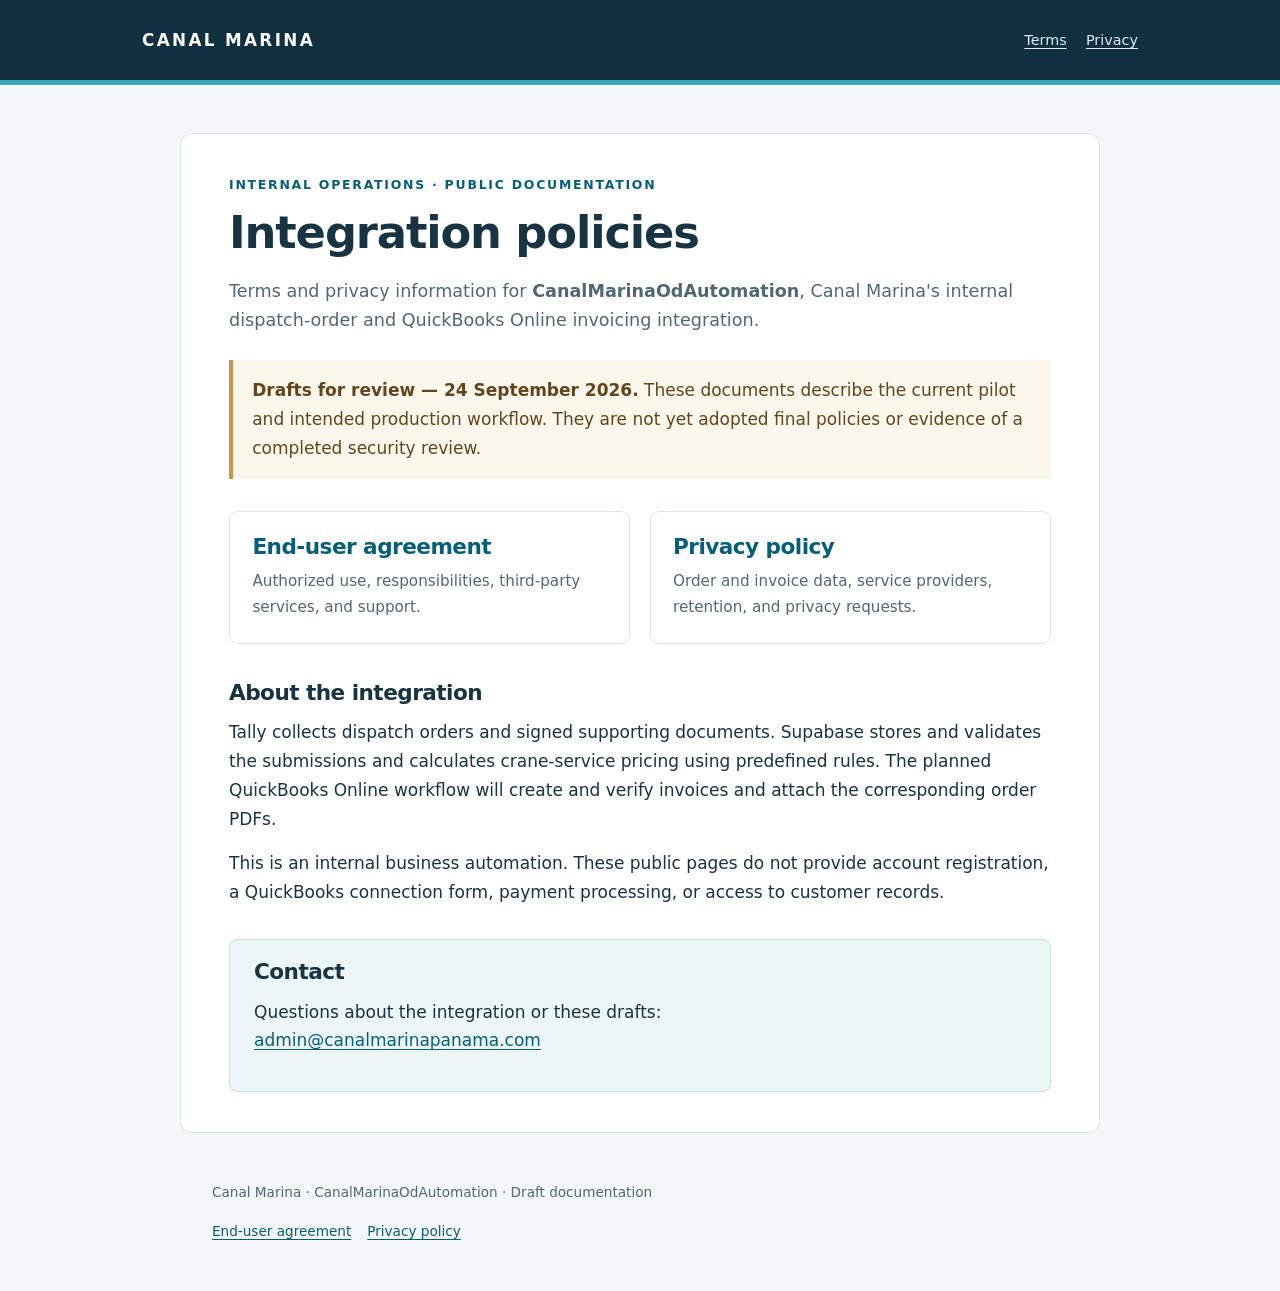
==== index.html @ 8e960077 "Add draft integration terms and privacy policy" ====
<!doctype html>
<html lang="en">
<head>
  <meta charset="utf-8">
  <meta name="viewport" content="width=device-width, initial-scale=1">
  <meta name="description" content="Review drafts of the terms and privacy policy for Canal Marina's internal dispatch-order and invoicing integration.">
  <meta name="referrer" content="no-referrer">
  <title>Integration policies | Canal Marina</title>
  <link rel="stylesheet" href="styles.css">
</head>
<body>
<a class="skip" href="#main">Skip to content</a>
<header><div class="bar"><a class="brand" href="index.html">CANAL MARINA</a><nav aria-label="Main"><a href="terms.html">Terms</a><a href="privacy.html">Privacy</a></nav></div></header>
<main id="main">
  <div class="eyebrow">Internal operations · Public documentation</div>
  <h1>Integration policies</h1>
  <p class="lede">Terms and privacy information for <strong>CanalMarinaOdAutomation</strong>, Canal Marina's internal dispatch-order and QuickBooks Online invoicing integration.</p>
  <div class="notice"><p><strong>Drafts for review — 24 September 2026.</strong> These documents describe the current pilot and intended production workflow. They are not yet adopted final policies or evidence of a completed security review.</p></div>
  <div class="cards">
    <a class="card" href="terms.html"><h2>End-user agreement</h2><p>Authorized use, responsibilities, third-party services, and support.</p></a>
    <a class="card" href="privacy.html"><h2>Privacy policy</h2><p>Order and invoice data, service providers, retention, and privacy requests.</p></a>
  </div>
  <h2>About the integration</h2>
  <p>Tally collects dispatch orders and signed supporting documents. Supabase stores and validates the submissions and calculates crane-service pricing using predefined rules. The planned QuickBooks Online workflow will create and verify invoices and attach the corresponding order PDFs.</p>
  <p>This is an internal business automation. These public pages do not provide account registration, a QuickBooks connection form, payment processing, or access to customer records.</p>
  <section class="contact" aria-labelledby="contact"><h2 id="contact">Contact</h2><p>Questions about the integration or these drafts:<br><a href="mailto:admin@canalmarinapanama.com">admin@canalmarinapanama.com</a></p></section>
</main>
<footer><p>Canal Marina · CanalMarinaOdAutomation · Draft documentation</p><nav aria-label="Footer"><a href="terms.html">End-user agreement</a><a href="privacy.html">Privacy policy</a></nav></footer>
</body>
</html>
---- styles.css ----
:root{color-scheme:light;--ink:#183442;--muted:#516775;--blue:#075e79;--line:#dbe5e8;--paper:#fff;--bg:#f3f7f8;--gold:#86581c}*{box-sizing:border-box}body{margin:0;background:var(--bg);color:var(--ink);font:17px/1.7 system-ui,-apple-system,BlinkMacSystemFont,"Segoe UI",sans-serif}a{color:var(--blue);text-underline-offset:3px}a:hover{text-decoration-thickness:2px}a:focus-visible{outline:3px solid #da9e3e;outline-offset:4px}.skip{position:absolute;left:1rem;top:-5rem;background:#fff;padding:.6rem}.skip:focus{top:1rem}header{background:#102f3f;color:#fff;border-bottom:5px solid #3aa6ba}.bar{max-width:1060px;margin:auto;padding:1.6rem 2rem;display:flex;justify-content:space-between;gap:1rem;align-items:center;flex-wrap:wrap}.brand{font-size:1.05rem;letter-spacing:.14em;color:#fff;text-decoration:none;font-weight:650}.bar nav{display:flex;gap:1.2rem;flex-wrap:wrap}.bar nav a{color:#d9edf2;font-size:.9rem}.bar nav a[aria-current]{color:#fff;text-decoration-thickness:2px}main{max-width:920px;margin:3rem auto;padding:2.5rem 3rem;background:var(--paper);border:1px solid var(--line);border-radius:12px}h1,h2,h3{line-height:1.25;letter-spacing:-.025em}h1{font-size:clamp(2rem,5vw,2.8rem);margin:.6rem 0 1rem}h2{font-size:1.35rem;margin:2.2rem 0 .65rem}p{margin:.7rem 0 1rem}.eyebrow{font-size:.78rem;font-weight:700;letter-spacing:.14em;text-transform:uppercase;color:var(--blue)}.meta{font-size:.9rem;color:var(--muted)}.notice{border-left:4px solid #c4974d;background:#fcf7ed;padding:1rem 1.2rem;margin:1.5rem 0;color:#62451d}.notice p{margin:0}.lede{font-size:1.1rem;color:var(--muted)}ul{padding-left:1.4rem}li{margin:.4rem 0}.cards{display:grid;grid-template-columns:1fr 1fr;gap:1.2rem;margin:2rem 0}.card{display:block;border:1px solid var(--line);border-radius:9px;padding:1.4rem;text-decoration:none}.card h2{margin:0 0 .5rem}.card p{color:var(--muted);margin:0;font-size:.95rem}.card:hover{background:var(--bg)}.contact{background:#edf6f7;border:1px solid #c8e1e6;padding:1.2rem 1.5rem;margin-top:2rem;border-radius:8px}.contact h2{margin-top:0}.contact a{overflow-wrap:anywhere}footer{max-width:920px;margin:1.5rem auto 3rem;padding:0 2rem;color:var(--muted);font-size:.85rem}footer nav{display:flex;gap:1rem;flex-wrap:wrap}.provider{margin-bottom:1rem}.provider strong{display:block}@media(max-width:650px){.bar{padding:1.2rem}main{margin:1.2rem .7rem;padding:1.6rem 1.2rem}.cards{grid-template-columns:1fr}footer{padding:0 1rem}}@media print{body{background:#fff;font-size:11pt}.bar{padding:0}header{background:#fff;color:#000;border:0}.brand{color:#000}.bar nav,.skip{display:none}main{border:0;margin:0;max-width:none;padding:1rem 0}footer{padding:0}h2{break-after:avoid}.notice,.contact{break-inside:avoid}a{color:inherit}}
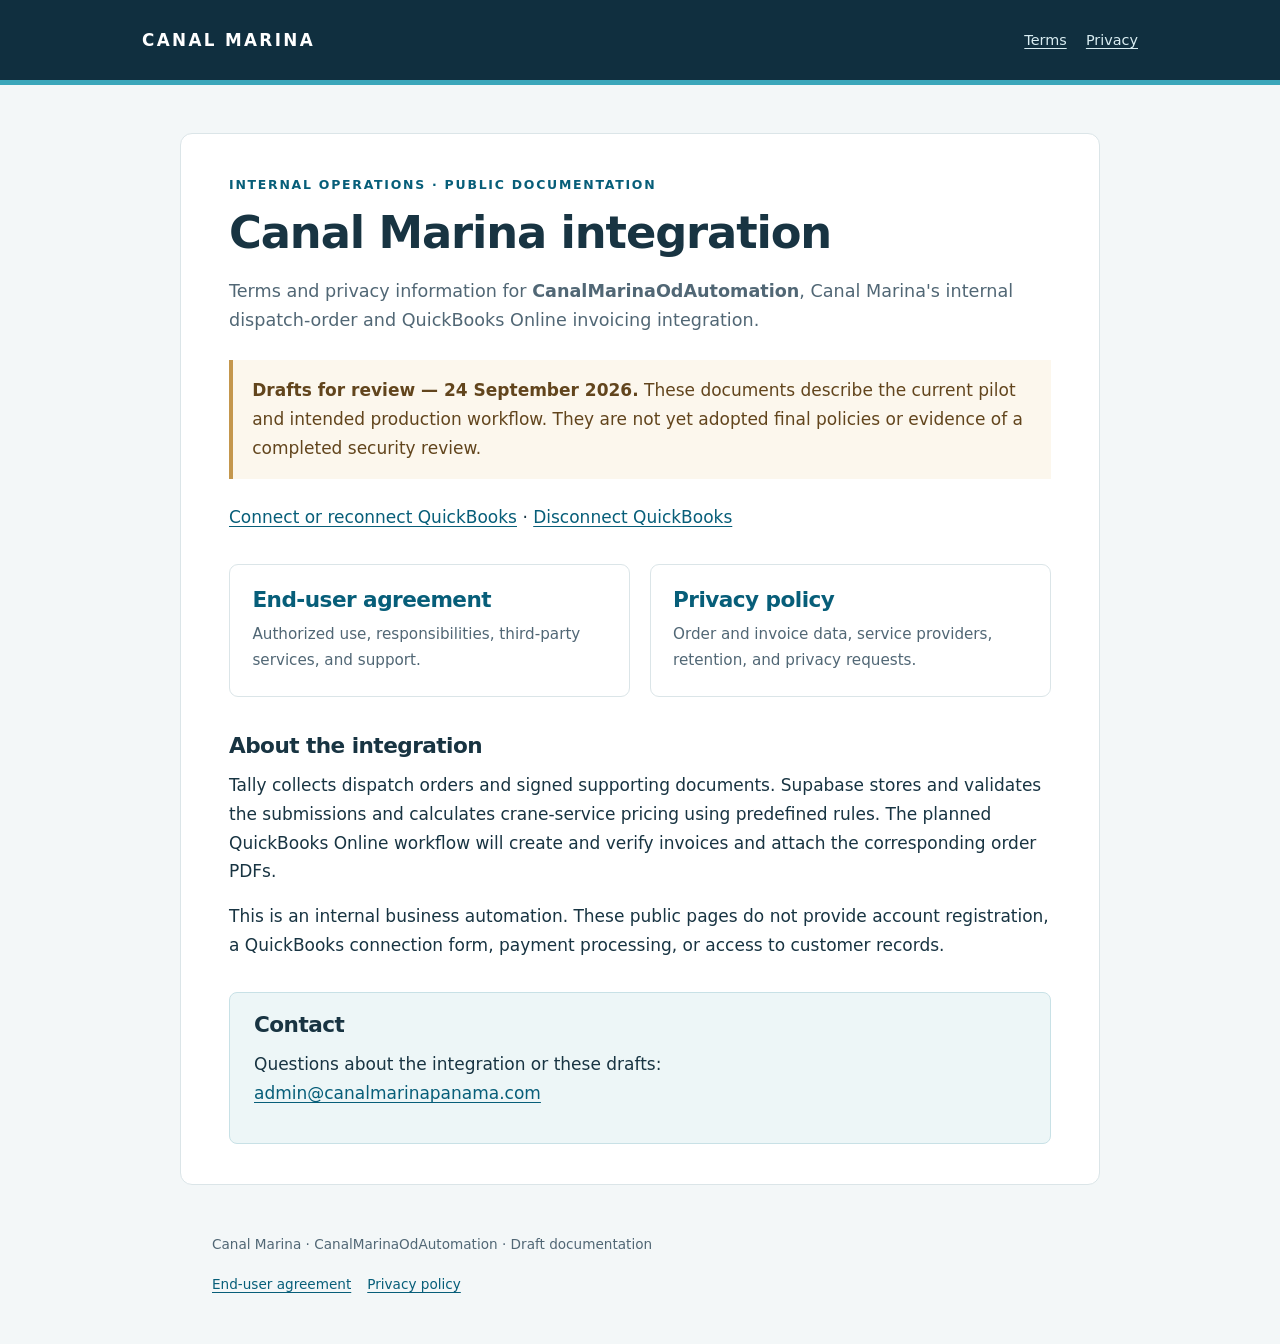
==== commit a5833bba: "Add simple connection and disconnection landing pages" ====
--- a/index.html
+++ b/index.html
@@ -13,9 +13,10 @@
 <header><div class="bar"><a class="brand" href="index.html">CANAL MARINA</a><nav aria-label="Main"><a href="terms.html">Terms</a><a href="privacy.html">Privacy</a></nav></div></header>
 <main id="main">
   <div class="eyebrow">Internal operations · Public documentation</div>
-  <h1>Integration policies</h1>
+  <h1>Canal Marina integration</h1>
   <p class="lede">Terms and privacy information for <strong>CanalMarinaOdAutomation</strong>, Canal Marina's internal dispatch-order and QuickBooks Online invoicing integration.</p>
   <div class="notice"><p><strong>Drafts for review — 24 September 2026.</strong> These documents describe the current pilot and intended production workflow. They are not yet adopted final policies or evidence of a completed security review.</p></div>
+  <p><a href="connect.html">Connect or reconnect QuickBooks</a> · <a href="disconnect.html">Disconnect QuickBooks</a></p>
   <div class="cards">
     <a class="card" href="terms.html"><h2>End-user agreement</h2><p>Authorized use, responsibilities, third-party services, and support.</p></a>
     <a class="card" href="privacy.html"><h2>Privacy policy</h2><p>Order and invoice data, service providers, retention, and privacy requests.</p></a>
